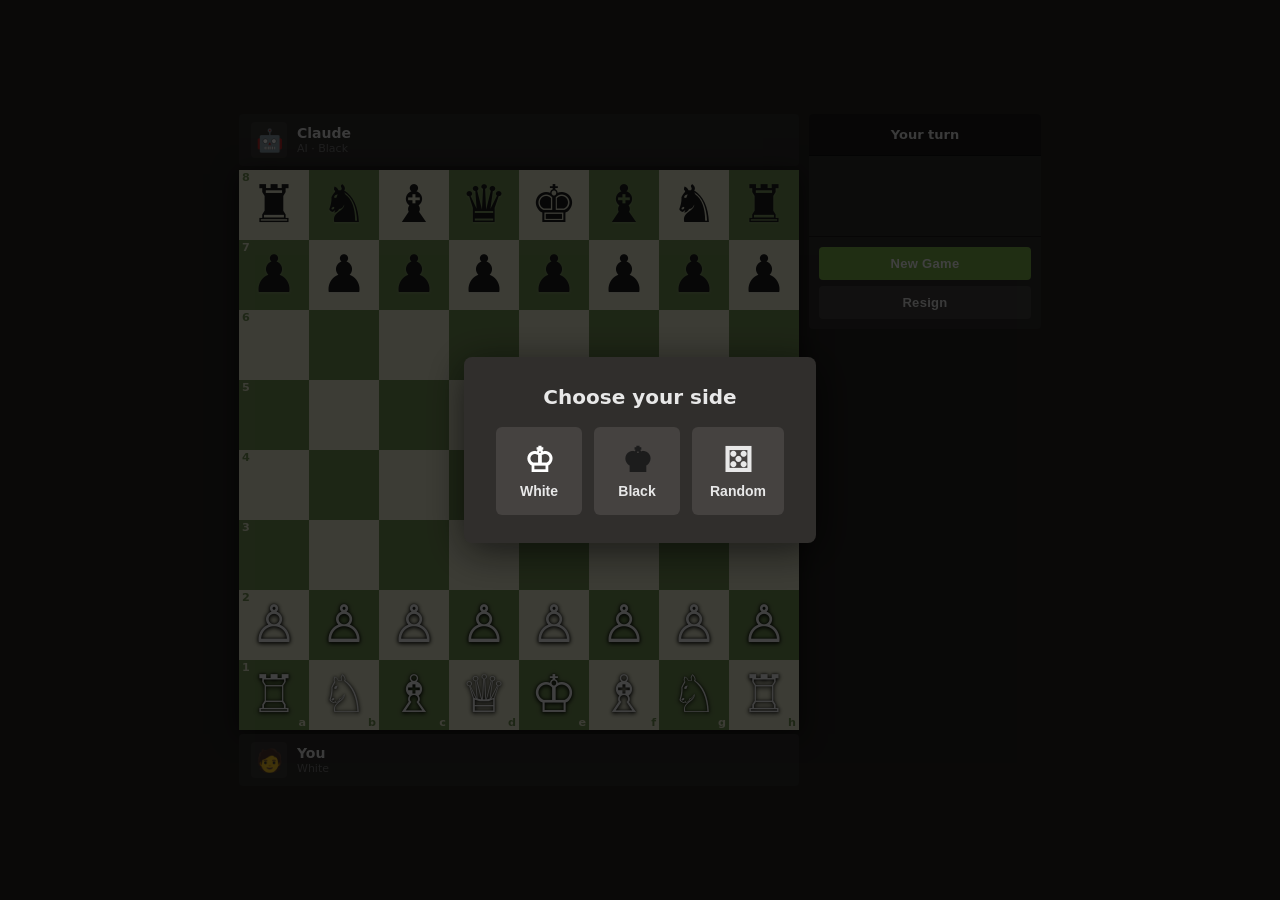
==== index.html @ 7f724c8a "Make game responsive for mobile and rename to index.html - Drive all board/piece sizing from a singl" ====
<!DOCTYPE html>
<html lang="en">
<head>
<meta charset="UTF-8">
<meta name="viewport" content="width=device-width, initial-scale=1.0, viewport-fit=cover">
<meta name="theme-color" content="#262421">
<meta name="apple-mobile-web-app-capable" content="yes">
<meta name="mobile-web-app-capable" content="yes">
<title>Chess vs Claude</title>
<style>
*{box-sizing:border-box;margin:0;padding:0;}
:root{--sq:70px;}
body{
  background:#262421;font-family:'Segoe UI',system-ui,sans-serif;
  display:flex;justify-content:center;align-items:center;
  min-height:100vh;padding:20px;color:#bababa;
  -webkit-tap-highlight-color:transparent;touch-action:manipulation;
}
#wrap{display:flex;gap:10px;align-items:flex-start;}
.pnl{background:#302e2c;padding:8px 12px;display:flex;align-items:center;gap:10px;border-radius:4px;width:calc(var(--sq)*8);}
.ava{width:36px;height:36px;border-radius:4px;background:#3d3a38;display:flex;align-items:center;justify-content:center;font-size:22px;flex-shrink:0;}
.pname{font-size:14px;font-weight:600;color:#e8e8e8;}
.psub{font-size:11px;color:#777;margin-top:1px;}
.mat{margin-left:auto;font-size:18px;letter-spacing:1px;display:flex;align-items:center;gap:1px;}
.mat-adv{font-size:11px;color:#aaa;margin-left:3px;font-weight:700;}
#bwrap{display:flex;flex-direction:column;gap:4px;}
#board{display:grid;grid-template-columns:repeat(8,var(--sq));grid-template-rows:repeat(8,var(--sq));box-shadow:0 4px 24px rgba(0,0,0,.6);}
.sq{width:var(--sq);height:var(--sq);display:flex;align-items:center;justify-content:center;position:relative;cursor:pointer;user-select:none;-webkit-user-select:none;}
.sq.lt{background:#eeeed2;}.sq.dk{background:#769656;}
.sq.slt{background:#f6f669;}.sq.sdk{background:#baca44;}
.sq.mlt{background:#cdd26f;}.sq.mdk{background:#aaa23a;}
.sq.ck{background:#cc3333!important;}
.pc{font-size:calc(var(--sq)*0.74);line-height:1;position:relative;z-index:2;pointer-events:none;}
.pc.pw{color:#fff;filter:drop-shadow(0 1px 2px rgba(0,0,0,.9)) drop-shadow(0 0 1px rgba(0,0,0,.7));}
.pc.pb{color:#1c1c1c;filter:drop-shadow(0 1px 1px rgba(255,255,255,.2));}
.sq.vm::after{content:'';position:absolute;width:33%;height:33%;background:rgba(0,0,0,.2);border-radius:50%;z-index:3;pointer-events:none;}
.sq.vc::after{content:'';position:absolute;inset:0;background:radial-gradient(transparent 54%,rgba(0,0,0,.2) 55%);z-index:3;pointer-events:none;}
.co{position:absolute;font-size:calc(var(--sq)*0.16);font-weight:700;line-height:1;pointer-events:none;z-index:1;}
.co-r{top:2px;left:3px;}.co-f{bottom:2px;right:3px;}
.sq.lt .co{color:#769656;}.sq.dk .co{color:#eeeed2;}
#side{width:232px;background:#302e2c;border-radius:4px;display:flex;flex-direction:column;overflow:hidden;}
#sbar{padding:11px 14px;font-size:13px;font-weight:600;background:#1a1917;color:#e8e8e8;text-align:center;border-bottom:1px solid #111;min-height:42px;display:flex;align-items:center;justify-content:center;gap:8px;}
#sbar.tk{color:#ffd700;}#sbar.ck{color:#ff6b6b;}#sbar.go{color:#81b64c;font-size:14px;}
@keyframes spin{to{transform:rotate(360deg)}}
.spin{width:14px;height:14px;border:2px solid rgba(255,215,0,.25);border-top-color:#ffd700;border-radius:50%;animation:spin .7s linear infinite;flex-shrink:0;}
#mwrap{flex:1;overflow-y:auto;padding:6px 0;min-height:80px;}
#mwrap::-webkit-scrollbar{width:4px;}#mwrap::-webkit-scrollbar-thumb{background:#555;border-radius:2px;}
.mr{display:flex;align-items:stretch;font-size:13px;}
.mr:nth-child(even){background:rgba(255,255,255,.03);}
.mn{color:#666;width:30px;text-align:right;padding:3px 6px 3px 0;font-size:12px;flex-shrink:0;display:flex;align-items:center;justify-content:flex-end;}
.mh{padding:3px 6px;border-radius:2px;cursor:default;transition:background .1s;flex:1;}
.mh.mw{color:#e8e8e8;}.mh.mb{color:#bbb;}
#btnrow{padding:10px;display:flex;flex-direction:column;gap:6px;border-top:1px solid #1a1917;}
.btn{padding:9px;border:none;border-radius:4px;cursor:pointer;font-size:13px;font-weight:600;letter-spacing:.3px;transition:background .15s;width:100%;}
.btn-g{background:#81b64c;color:#fff;}
.btn-d{background:#454240;color:#e8e8e8;}
#ov{display:none;position:fixed;inset:0;background:rgba(0,0,0,.75);z-index:99;}
#pm{display:none;position:fixed;z-index:100;flex-direction:row;}
.psq{width:var(--sq);height:var(--sq);display:flex;align-items:center;justify-content:center;cursor:pointer;font-size:calc(var(--sq)*0.74);transition:background .1s;}
.psq:nth-child(odd){background:#eeeed2;}.psq:nth-child(even){background:#769656;}
.psq .pc{pointer-events:none;}
#menu{display:none;position:fixed;z-index:100;top:50%;left:50%;transform:translate(-50%,-50%);background:#302e2c;padding:28px 32px;border-radius:8px;box-shadow:0 8px 40px rgba(0,0,0,.6);text-align:center;}
#menu h2{color:#e8e8e8;font-size:20px;margin-bottom:18px;font-weight:600;}
.mbtns{display:flex;gap:12px;}
.mbtns button{padding:16px 18px;border:none;border-radius:6px;cursor:pointer;font-size:14px;font-weight:600;background:#454240;color:#e8e8e8;display:flex;flex-direction:column;align-items:center;gap:6px;min-width:86px;transition:background .15s,color .15s;}
.mbtns button .ico{font-size:34px;line-height:1;}

/* Hover styles only where a real pointer exists (avoids sticky hover on touch) */
@media (hover:hover){
  .mh:hover{background:rgba(255,255,255,.1);}
  .btn-g:hover{background:#6a9d3a;}
  .btn-d:hover{background:#555;}
  .psq:hover{background:#f6f669!important;}
  .mbtns button:hover{background:#81b64c;color:#fff;}
}

/* ─── Mobile / small-screen adaptation ─── */
@media (max-width:860px){
  :root{--sq:min(70px, calc((100vw - 14px)/8), calc((100vh - 170px)/8));}
  body{padding:6px;align-items:flex-start;}
  #wrap{flex-direction:column;align-items:center;gap:6px;width:100%;}
  #side{width:calc(var(--sq)*8);}
  #mwrap{max-height:18vh;min-height:48px;}
  #btnrow{flex-direction:row;}
}
@media (max-width:380px){
  #menu{padding:20px 18px;}
  .mbtns{gap:8px;}
  .mbtns button{min-width:0;flex:1;padding:12px 8px;font-size:13px;}
  .mbtns button .ico{font-size:28px;}
}
</style>
</head>
<body>
<div id="wrap">
  <div id="bwrap">
    <div class="pnl">
      <div class="ava">🤖</div>
      <div><div class="pname">Claude</div><div class="psub" id="sub-ai">AI · Black</div></div>
      <div class="mat" id="mat-b"></div>
    </div>
    <div id="board"></div>
    <div class="pnl">
      <div class="ava">🧑</div>
      <div><div class="pname">You</div><div class="psub" id="sub-human">White</div></div>
      <div class="mat" id="mat-w"></div>
    </div>
  </div>
  <div id="side">
    <div id="sbar">Your turn</div>
    <div id="mwrap"><div id="ml"></div></div>
    <div id="btnrow">
      <button class="btn btn-g" onclick="newGame()">New Game</button>
      <button class="btn btn-d" onclick="resign()">Resign</button>
    </div>
  </div>
</div>
<div id="ov"></div>
<div id="pm"></div>
<div id="menu">
  <h2>Choose your side</h2>
  <div class="mbtns">
    <button onclick="startGame('white')"><span class="ico" style="color:#fff">♔</span>White</button>
    <button onclick="startGame('black')"><span class="ico" style="color:#1c1c1c">♚</span>Black</button>
    <button onclick="startGame('random')"><span class="ico">⚄</span>Random</button>
  </div>
</div>

<!-- ═══ ENGINE (pure, DOM-free — also stringified into the search Web Worker) ═══ -->
<script id="engine">
'use strict';
// ─── Symbols / Values ─────────────────────────────────────────────────────
const SYM={K:'♔',Q:'♕',R:'♖',B:'♗',N:'♘',P:'♙',k:'♚',q:'♛',r:'♜',b:'♝',n:'♞',p:'♟'};
const VAL={p:100,n:320,b:330,r:500,q:900,k:20000};
const FILES='abcdefgh',RANKS='87654321';
const MATE=30000,INF=1e9;

// ─── Piece-Square Tables (white view, row0=rank8) ─────────────────────────
const PT={
  p:[[0,0,0,0,0,0,0,0],[50,50,50,50,50,50,50,50],[10,10,20,30,30,20,10,10],
     [5,5,10,25,25,10,5,5],[0,0,0,20,20,0,0,0],[5,-5,-10,0,0,-10,-5,5],
     [5,10,10,-20,-20,10,10,5],[0,0,0,0,0,0,0,0]],
  n:[[-50,-40,-30,-30,-30,-30,-40,-50],[-40,-20,0,0,0,0,-20,-40],
     [-30,0,10,15,15,10,0,-30],[-30,5,15,20,20,15,5,-30],
     [-30,0,15,20,20,15,0,-30],[-30,5,10,15,15,10,5,-30],
     [-40,-20,0,5,5,0,-20,-40],[-50,-40,-30,-30,-30,-30,-40,-50]],
  b:[[-20,-10,-10,-10,-10,-10,-10,-20],[-10,0,0,0,0,0,0,-10],
     [-10,0,5,10,10,5,0,-10],[-10,5,5,10,10,5,5,-10],
     [-10,0,10,10,10,10,0,-10],[-10,10,10,10,10,10,10,-10],
     [-10,5,0,0,0,0,5,-10],[-20,-10,-10,-10,-10,-10,-10,-20]],
  r:[[0,0,0,0,0,0,0,0],[5,10,10,10,10,10,10,5],[-5,0,0,0,0,0,0,-5],
     [-5,0,0,0,0,0,0,-5],[-5,0,0,0,0,0,0,-5],[-5,0,0,0,0,0,0,-5],
     [-5,0,0,0,0,0,0,-5],[0,0,0,5,5,0,0,0]],
  q:[[-20,-10,-10,-5,-5,-10,-10,-20],[-10,0,0,0,0,0,0,-10],
     [-10,0,5,5,5,5,0,-10],[-5,0,5,5,5,5,0,-5],
     [0,0,5,5,5,5,0,-5],[-10,5,5,5,5,5,0,-10],
     [-10,0,5,0,0,0,0,-10],[-20,-10,-10,-5,-5,-10,-10,-20]],
  k:[[-30,-40,-40,-50,-50,-40,-40,-30],[-30,-40,-40,-50,-50,-40,-40,-30],
     [-30,-40,-40,-50,-50,-40,-40,-30],[-30,-40,-40,-50,-50,-40,-40,-30],
     [-20,-30,-30,-40,-40,-30,-30,-20],[-10,-20,-20,-20,-20,-20,-20,-10],
     [20,20,0,0,0,0,20,20],[20,30,10,0,0,10,30,20]]
};
// King endgame: centralize
const KE=[[-50,-40,-30,-20,-20,-30,-40,-50],[-30,-20,-10,0,0,-10,-20,-30],
  [-30,-10,20,30,30,20,-10,-30],[-30,-10,30,40,40,30,-10,-30],
  [-30,-10,30,40,40,30,-10,-30],[-30,-10,20,30,30,20,-10,-30],
  [-30,-30,0,0,0,0,-30,-30],[-50,-30,-30,-30,-30,-30,-30,-50]];

// ─── Zobrist Hashing ──────────────────────────────────────────────────────
const ZK=(()=>{
  let s=2463534242;
  const x=()=>{s^=s<<13;s^=s>>>17;s^=s<<5;return s>>>0;};
  const p={};
  for(const c of 'KQRBNPkqrbnp'){p[c]=[];for(let i=0;i<64;i++)p[c].push(x());}
  return{p,turn:x(),wK:x(),wQ:x(),bK:x(),bQ:x(),ep:Array.from({length:8},()=>x())};
})();
function zHash(b,color,ep,cr){
  let h=0;
  for(let r=0;r<8;r++)for(let c=0;c<8;c++){const p=b[r][c];if(p)h^=ZK.p[p][r*8+c];}
  if(color==='black')h^=ZK.turn;
  if(cr.wK)h^=ZK.wK;if(cr.wQ)h^=ZK.wQ;if(cr.bK)h^=ZK.bK;if(cr.bQ)h^=ZK.bQ;
  if(ep)h^=ZK.ep[ep[1]];
  return h>>>0;
}

// ─── Transposition Table ──────────────────────────────────────────────────
const TT_SZ=1<<18,TT_MK=TT_SZ-1;
const TT=new Array(TT_SZ).fill(null);
// flags: 0=EXACT  1=LOWER(beta cutoff)  2=UPPER(all-node)

// ─── Search scratch (reset each search) ───────────────────────────────────
let g_nodes=0,g_deadline=0,g_killers=[],g_hist=new Int32Array(4096);

// ─── Helpers ─────────────────────────────────────────────────────────────
const isW=p=>p&&p===p.toUpperCase();
const colr=p=>isW(p)?'white':'black';
const opp=c=>c==='white'?'black':'white';
const inB=(r,c)=>r>=0&&r<8&&c>=0&&c<8;

// ─── Move Generation ──────────────────────────────────────────────────────
function pseudo(b,r,c,ep,cr){
  const p=b[r][c];if(!p)return[];
  const moves=[],w=isW(p),t=p.toLowerCase();
  const push=(tr,tc,sp)=>{
    if(!inB(tr,tc))return false;const tgt=b[tr][tc];
    if(tgt&&colr(tgt)===colr(p))return false;
    moves.push({from:[r,c],to:[tr,tc],sp:sp||null});return!tgt;
  };
  const slide=dirs=>{for(const[dr,dc]of dirs){let rr=r+dr,cc=c+dc;while(inB(rr,cc)){if(!push(rr,cc))break;rr+=dr;cc+=dc;}}};
  if(t==='p'){
    const dir=w?-1:1,sr=w?6:1,pr=w?0:7;
    if(inB(r+dir,c)&&!b[r+dir][c]){
      moves.push({from:[r,c],to:[r+dir,c],sp:r+dir===pr?'promo':null});
      if(r===sr&&!b[r+2*dir][c])moves.push({from:[r,c],to:[r+2*dir,c],sp:'dp'});
    }
    for(const dc of[-1,1]){
      const nr=r+dir,nc=c+dc;if(!inB(nr,nc))continue;
      if(b[nr][nc]&&colr(b[nr][nc])!==colr(p))moves.push({from:[r,c],to:[nr,nc],sp:nr===pr?'promo':null});
      if(ep&&nr===ep[0]&&nc===ep[1])moves.push({from:[r,c],to:[nr,nc],sp:'ep'});
    }
  }else if(t==='n'){for(const[dr,dc]of[[-2,-1],[-2,1],[-1,-2],[-1,2],[1,-2],[1,2],[2,-1],[2,1]])push(r+dr,c+dc);}
  else if(t==='b')slide([[-1,-1],[-1,1],[1,-1],[1,1]]);
  else if(t==='r')slide([[-1,0],[1,0],[0,-1],[0,1]]);
  else if(t==='q')slide([[-1,-1],[-1,0],[-1,1],[0,-1],[0,1],[1,-1],[1,0],[1,1]]);
  else if(t==='k'){
    for(const[dr,dc]of[[-1,-1],[-1,0],[-1,1],[0,-1],[0,1],[1,-1],[1,0],[1,1]])push(r+dr,c+dc);
    const kc=opp(colr(p)),safe=sq=>!atk(b,sq[0],sq[1],kc);
    if(w){
      if(cr.wK&&!b[7][5]&&!b[7][6]&&safe([7,4])&&safe([7,5])&&safe([7,6]))moves.push({from:[r,c],to:[7,6],sp:'cks'});
      if(cr.wQ&&!b[7][3]&&!b[7][2]&&!b[7][1]&&safe([7,4])&&safe([7,3])&&safe([7,2]))moves.push({from:[r,c],to:[7,2],sp:'cqs'});
    }else{
      if(cr.bK&&!b[0][5]&&!b[0][6]&&safe([0,4])&&safe([0,5])&&safe([0,6]))moves.push({from:[r,c],to:[0,6],sp:'cks'});
      if(cr.bQ&&!b[0][3]&&!b[0][2]&&!b[0][1]&&safe([0,4])&&safe([0,3])&&safe([0,2]))moves.push({from:[r,c],to:[0,2],sp:'cqs'});
    }
  }
  return moves;
}
function atk(b,r,c,byColor){
  for(let rr=0;rr<8;rr++)for(let cc=0;cc<8;cc++){
    const p=b[rr][cc];if(!p||colr(p)!==byColor)continue;
    const t=p.toLowerCase(),w=isW(p);
    if(t==='p'){const d=w?-1:1;if(rr+d===r&&(cc-1===c||cc+1===c))return true;}
    else if(t==='n'){for(const[dr,dc]of[[-2,-1],[-2,1],[-1,-2],[-1,2],[1,-2],[1,2],[2,-1],[2,1]])if(rr+dr===r&&cc+dc===c)return true;}
    else if(t==='k'){if(Math.abs(rr-r)<=1&&Math.abs(cc-c)<=1)return true;}
    if(t==='b'||t==='q')for(const[dr,dc]of[[-1,-1],[-1,1],[1,-1],[1,1]]){let x=rr+dr,y=cc+dc;while(inB(x,y)){if(x===r&&y===c)return true;if(b[x][y])break;x+=dr;y+=dc;}}
    if(t==='r'||t==='q')for(const[dr,dc]of[[-1,0],[1,0],[0,-1],[0,1]]){let x=rr+dr,y=cc+dc;while(inB(x,y)){if(x===r&&y===c)return true;if(b[x][y])break;x+=dr;y+=dc;}}
  }
  return false;
}
function findK(b,color){const k=color==='white'?'K':'k';for(let r=0;r<8;r++)for(let c=0;c<8;c++)if(b[r][c]===k)return[r,c];return null;}
function inChk(b,color){const k=findK(b,color);return k?atk(b,k[0],k[1],opp(color)):false;}
function applyMv(b,mv,promo){
  const nb=b.map(r=>[...r]);
  const[fr,fc]=mv.from,[tr,tc]=mv.to,p=nb[fr][fc];
  nb[tr][tc]=p;nb[fr][fc]=null;
  if(mv.sp==='ep'){const cr2=isW(p)?tr+1:tr-1;nb[cr2][tc]=null;}
  else if(mv.sp==='cks'){if(isW(p)){nb[7][5]='R';nb[7][7]=null;}else{nb[0][5]='r';nb[0][7]=null;}}
  else if(mv.sp==='cqs'){if(isW(p)){nb[7][3]='R';nb[7][0]=null;}else{nb[0][3]='r';nb[0][0]=null;}}
  else if(mv.sp==='promo'){const pt=promo||'q';nb[tr][tc]=isW(p)?pt.toUpperCase():pt.toLowerCase();}
  return nb;
}
function legal(b,color,ep,cr){
  const out=[];
  for(let r=0;r<8;r++)for(let c=0;c<8;c++){
    const p=b[r][c];if(!p||colr(p)!==color)continue;
    for(const mv of pseudo(b,r,c,ep,cr))if(!inChk(applyMv(b,mv,'q'),color))out.push(mv);
  }
  return out;
}
function updCR(cr,p,from){
  const n={...cr};
  if(p==='K'){n.wK=false;n.wQ=false;}if(p==='k'){n.bK=false;n.bQ=false;}
  if(p==='R'&&from[0]===7&&from[1]===7)n.wK=false;if(p==='R'&&from[0]===7&&from[1]===0)n.wQ=false;
  if(p==='r'&&from[0]===0&&from[1]===7)n.bK=false;if(p==='r'&&from[0]===0&&from[1]===0)n.bQ=false;
  return n;
}

// ─── Algebraic Notation ───────────────────────────────────────────────────
function toAlg(b,mv,all,promo){
  const[fr,fc]=mv.from,[tr,tc]=mv.to,p=b[fr][fc];if(!p)return'?';
  if(mv.sp==='cks')return'O-O';if(mv.sp==='cqs')return'O-O-O';
  const t=p.toLowerCase(),sq=FILES[tc]+RANKS[tr],cap=!!(b[tr][tc])||mv.sp==='ep';
  if(t==='p'){let n=cap?(FILES[fc]+'x'+sq):sq;if(mv.sp==='promo')n+='='+(promo||'q').toUpperCase();return n;}
  const amb=all.filter(m=>{if(m.from[0]===fr&&m.from[1]===fc)return false;const q=b[m.from[0]][m.from[1]];return q&&q.toLowerCase()===t&&m.to[0]===tr&&m.to[1]===tc;});
  let dis='';
  if(amb.length>0){if(!amb.some(m=>m.from[1]===fc))dis=FILES[fc];else if(!amb.some(m=>m.from[0]===fr))dis=RANKS[fr];else dis=FILES[fc]+RANKS[fr];}
  return t.toUpperCase()+dis+(cap?'x':'')+sq;
}

// ─── Evaluation ───────────────────────────────────────────────────────────
function evalAbs(b){
  let s=0,wmat=0,bmat=0;
  for(let r=0;r<8;r++)for(let c=0;c<8;c++){
    const p=b[r][c];if(!p)continue;const t=p.toLowerCase();
    if(t!=='k'&&t!=='p'){if(isW(p))wmat+=VAL[t];else bmat+=VAL[t];}
  }
  const eg=wmat+bmat<1400; // endgame detection
  for(let r=0;r<8;r++)for(let c=0;c<8;c++){
    const p=b[r][c];if(!p)continue;
    const t=p.toLowerCase(),w=isW(p),pr=w?r:7-r;
    const tbl=t==='k'?(eg?KE:PT.k):PT[t];
    s+=(w?1:-1)*(VAL[t]+(tbl?tbl[pr][c]:0));
  }
  // Doubled + isolated pawns
  for(let c=0;c<8;c++){
    let wp=0,bp=0;
    for(let r=0;r<8;r++){if(b[r][c]==='P')wp++;if(b[r][c]==='p')bp++;}
    if(wp>1)s-=20*(wp-1);if(bp>1)s+=20*(bp-1);
    // Isolated
    const lw=c>0&&b.some(r=>r[c-1]==='P'),rw=c<7&&b.some(r=>r[c+1]==='P');
    const lb=c>0&&b.some(r=>r[c-1]==='p'),rb=c<7&&b.some(r=>r[c+1]==='p');
    if(wp>0&&!lw&&!rw)s-=15;if(bp>0&&!lb&&!rb)s+=15;
  }
  // Passed pawns
  for(let r=0;r<8;r++)for(let c=0;c<8;c++){
    if(b[r][c]==='P'){
      let ok=true;for(let rr=r-1;rr>=0&&ok;rr--)for(let cc=Math.max(0,c-1);cc<=Math.min(7,c+1)&&ok;cc++)if(b[rr][cc]==='p')ok=false;
      if(ok)s+=[0,0,5,10,20,40,70,0][r];
    }else if(b[r][c]==='p'){
      let ok=true;for(let rr=r+1;rr<8&&ok;rr++)for(let cc=Math.max(0,c-1);cc<=Math.min(7,c+1)&&ok;cc++)if(b[rr][cc]==='P')ok=false;
      if(ok)s-=[0,70,40,20,10,5,0,0][r];
    }
  }
  // Bishop pair
  if(b.flat().filter(p=>p==='B').length>=2)s+=30;
  if(b.flat().filter(p=>p==='b').length>=2)s-=30;
  // Rooks on open files
  for(let c=0;c<8;c++){
    let wP=false,bP=false;
    for(let r=0;r<8;r++){if(b[r][c]==='P')wP=true;if(b[r][c]==='p')bP=true;}
    for(let r=0;r<8;r++){
      if(b[r][c]==='R'){if(!wP&&!bP)s+=25;else if(!wP)s+=10;}
      if(b[r][c]==='r'){if(!wP&&!bP)s-=25;else if(!bP)s-=10;}
    }
  }
  // King safety (middlegame only)
  if(!eg){
    const wk=findK(b,'white'),bk=findK(b,'black');
    if(wk){const[kr,kc]=wk;for(let dc=-1;dc<=1;dc++){const nc=kc+dc;if(nc>=0&&nc<8){if(b[kr-1]&&b[kr-1][nc]==='P')s+=12;else s-=18;}}}
    if(bk){const[kr,kc]=bk;for(let dc=-1;dc<=1;dc++){const nc=kc+dc;if(nc>=0&&nc<8){if(b[kr+1]&&b[kr+1][nc]==='p')s-=12;else s+=18;}}}
  }
  return s;
}
const evalRel=(b,color)=>{const s=evalAbs(b);return color==='white'?s:-s;};

// ─── Move Sorting: TT > captures(MVV-LVA) > promo/ep > killers > history ───
const NOKILL=[null,null];
function sameMv(m,n){return n&&m.from[0]===n.from[0]&&m.from[1]===n.from[1]&&m.to[0]===n.to[0]&&m.to[1]===n.to[1];}
function sortMoves(b,moves,ttMove,ply){
  const k=g_killers[ply]||NOKILL;
  const sc=mv=>{
    if(sameMv(mv,ttMove))return 2e6;
    const cap=b[mv.to[0]][mv.to[1]];
    if(cap){const cv=VAL[cap.toLowerCase()]||0,av=VAL[b[mv.from[0]][mv.from[1]].toLowerCase()]||0;return 1e6+cv*16-av;}
    if(mv.sp==='promo')return 9e5;
    if(mv.sp==='ep')return 1e6;
    if(sameMv(mv,k[0]))return 8e5;
    if(sameMv(mv,k[1]))return 7e5;
    if(mv.sp==='cks'||mv.sp==='cqs')return 6e5;
    return g_hist[(mv.from[0]*8+mv.from[1])*64+(mv.to[0]*8+mv.to[1])];
  };
  moves.sort((a,b2)=>sc(b2)-sc(a));
}
function addKiller(ply,mv){
  const k=g_killers[ply]||(g_killers[ply]=[null,null]);
  if(sameMv(mv,k[0]))return;
  k[1]=k[0];k[0]=mv;
}

// ─── Quiescence Search (negamax form) ────────────────────────────────────
function quiesce(b,alpha,beta,color,ep,cr,ply){
  if((++g_nodes&1023)===0&&performance.now()>g_deadline)throw 'T';
  const stand=evalRel(b,color);
  if(stand>=beta)return stand;
  if(stand>alpha)alpha=stand;
  const caps=legal(b,color,ep,cr).filter(m=>b[m.to[0]][m.to[1]]||m.sp==='ep'||m.sp==='promo');
  sortMoves(b,caps,null,ply);
  for(const mv of caps){
    const cap=b[mv.to[0]][mv.to[1]];
    if(cap&&stand+(VAL[cap.toLowerCase()]||0)+200<alpha)continue; // delta pruning
    const nb=applyMv(b,mv,'q');
    const nep=mv.sp==='dp'?[(mv.from[0]+mv.to[0])/2,mv.to[1]]:null;
    const s=-quiesce(nb,-beta,-alpha,opp(color),nep,updCR(cr,b[mv.from[0]][mv.from[1]],mv.from),ply+1);
    if(s>=beta)return s;if(s>alpha)alpha=s;
  }
  return alpha;
}

// ─── Negamax + TT + Null Move + PVS + LMR + Check Extensions ─────────────
function hasMajors(b,color){
  for(let r=0;r<8;r++)for(let c=0;c<8;c++){const p=b[r][c];if(!p||colr(p)!==color)continue;const t=p.toLowerCase();if(t==='n'||t==='b'||t==='r'||t==='q')return true;}
  return false;
}
function negamax(b,depth,alpha,beta,color,ep,cr,ply){
  if((++g_nodes&1023)===0&&performance.now()>g_deadline)throw 'T';
  const h=zHash(b,color,ep,cr);
  let ttMove=null;
  const tte=TT[h&TT_MK];
  if(tte&&tte.h===h){
    ttMove=tte.move;
    if(tte.depth>=depth){
      if(tte.flag===0)return tte.score;
      if(tte.flag===1){if(tte.score>=beta)return tte.score;}
      else{if(tte.score<=alpha)return tte.score;}
    }
  }
  const inCk=inChk(b,color);
  const moves=legal(b,color,ep,cr);
  if(!moves.length)return inCk?-(MATE-ply):0;
  if(depth<=0)return quiesce(b,alpha,beta,color,ep,cr,ply);
  // Null move pruning (skip in check / zugzwang-prone positions)
  if(depth>=3&&!inCk&&hasMajors(b,color)){
    const R=depth>=5?3:2;
    const ns=-negamax(b,depth-1-R,-beta,-beta+1,opp(color),null,cr,ply+1);
    if(ns>=beta)return beta;
  }
  sortMoves(b,moves,ttMove,ply);
  let best=-INF,bMove=null,origA=alpha,mc=0;
  for(const mv of moves){
    const isCap=!!b[mv.to[0]][mv.to[1]]||mv.sp==='ep';
    const nb=applyMv(b,mv,'q');
    const nep=mv.sp==='dp'?[(mv.from[0]+mv.to[0])/2,mv.to[1]]:null;
    const ncr=updCR(cr,b[mv.from[0]][mv.from[1]],mv.from);
    const oc=opp(color);
    const ext=inChk(nb,oc)?1:0;            // check extension
    const d=depth-1+ext;
    let reduce=0;                          // late move reduction
    if(mc>=4&&depth>=3&&!isCap&&!mv.sp&&!ext&&!inCk)reduce=1;
    let s;
    if(mc===0){
      s=-negamax(nb,d,-beta,-alpha,oc,nep,ncr,ply+1);
    }else{
      s=-negamax(nb,d-reduce,-alpha-1,-alpha,oc,nep,ncr,ply+1); // PVS null window
      if(s>alpha&&(reduce>0||s<beta))
        s=-negamax(nb,d,-beta,-alpha,oc,nep,ncr,ply+1);          // re-search full
    }
    mc++;
    if(s>best){best=s;bMove=mv;}
    if(s>alpha)alpha=s;
    if(alpha>=beta){
      if(!isCap&&!mv.sp){addKiller(ply,mv);g_hist[(mv.from[0]*8+mv.from[1])*64+(mv.to[0]*8+mv.to[1])]+=depth*depth;}
      break;
    }
  }
  const flag=best<=origA?2:(best>=beta?1:0);
  const old=TT[h&TT_MK];
  if(!old||old.depth<=depth)TT[h&TT_MK]={h,depth,score:best,flag,move:bMove};
  return best;
}

// ─── Root search at a fixed depth (PVS) ───────────────────────────────────
function searchRoot(b,ep,cr,color,depth,alpha,beta,prev){
  const moves=legal(b,color,ep,cr);
  sortMoves(b,moves,prev,0);
  let best=-INF,bMove=moves[0],mc=0;
  for(const mv of moves){
    const nb=applyMv(b,mv,'q');
    const nep=mv.sp==='dp'?[(mv.from[0]+mv.to[0])/2,mv.to[1]]:null;
    const ncr=updCR(cr,b[mv.from[0]][mv.from[1]],mv.from);
    const oc=opp(color);
    const ext=inChk(nb,oc)?1:0;
    let s;
    if(mc===0)s=-negamax(nb,depth-1+ext,-beta,-alpha,oc,nep,ncr,1);
    else{
      s=-negamax(nb,depth-1+ext,-alpha-1,-alpha,oc,nep,ncr,1);
      if(s>alpha&&s<beta)s=-negamax(nb,depth-1+ext,-beta,-alpha,oc,nep,ncr,1);
    }
    mc++;
    if(s>best){best=s;bMove=mv;}
    if(s>alpha)alpha=s;
    if(alpha>=beta)break;
  }
  return[best,bMove];
}

// ─── Dynamic time allocation: how long is THIS position worth thinking? ────
// Returns a soft budget (ms) as a fraction of the hard cap, from static
// features. Sharp/forcing/complex positions earn more time; quiet ones less.
function allocTime(b,color,moves,maxMs){
  let f=0.35;                                              // base
  if(inChk(b,color))f+=0.45;                               // in check: urgent
  const caps=moves.filter(m=>b[m.to[0]][m.to[1]]||m.sp==='ep'||m.sp==='promo').length;
  f+=0.20*Math.min(1,caps/4);                              // tactical chances
  let pieces=0;for(let r=0;r<8;r++)for(let c=0;c<8;c++)if(b[r][c])pieces++;
  f+=0.15*Math.min(1,pieces/26);                           // board complexity
  f+=0.10*Math.min(1,moves.length/35);                     // breadth of choice
  return Math.max(maxMs*0.12,Math.min(maxMs,maxMs*f));
}

// ─── Time-bounded Iterative Deepening + Aspiration Windows ────────────────
// maxMs is the HARD cap; the AI stops sooner once it's confident or the
// position's soft budget (allocTime) is spent.
function searchTimed(b,ep,cr,color,maxMs){
  const start=performance.now();
  g_deadline=start+maxMs;g_nodes=0;
  g_killers=[];g_hist=new Int32Array(4096);
  const rootMoves=legal(b,color,ep,cr);
  if(!rootMoves.length)return null;
  if(rootMoves.length===1)return{move:rootMoves[0],score:0,time:0,depth:0}; // forced
  const soft=allocTime(b,color,rootMoves,maxMs);
  let best=rootMoves[0],bestScore=0,prev=null,lastBest=null,stable=0,reached=0;
  for(let d=1;d<=64;d++){
    let alpha=-INF,beta=INF;
    if(d>=4){alpha=bestScore-50;beta=bestScore+50;}
    let res;
    try{
      while(true){
        res=searchRoot(b,ep,cr,color,d,alpha,beta,prev);
        if(res[0]<=alpha&&alpha>-INF){alpha=-INF;continue;} // fail low: widen
        if(res[0]>=beta&&beta<INF){beta=INF;continue;}       // fail high: widen
        break;
      }
    }catch(err){if(err==='T')break;throw err;}               // out of time: keep last depth
    best=res[1];bestScore=res[0];prev=best;reached=d;
    stable=lastBest&&sameMv(best,lastBest)?stable+1:0;       // PV stability
    lastBest=best;
    if(Math.abs(bestScore)>MATE-1000)break;                  // forced mate found
    const elapsed=performance.now()-start;
    if(elapsed>=soft)break;                                  // soft budget spent
    if(d>=6&&stable>=3&&elapsed>=soft*0.4)break;             // confident & stable
    if(elapsed*3>=maxMs)break;                               // next depth won't finish
  }
  return{move:best,score:bestScore,time:Math.round(performance.now()-start),depth:reached};
}
</script>

<!-- ═══ UI / interaction / Web Worker driver (uses engine globals) ═══ -->
<script>
'use strict';
const TIME_LIMIT=4000;            // ms the AI is allowed to think
let board,turn,sel,validMoves,gameOver,isThinking,castling,ep,history,capW,capB,lastMove;
let humanColor='white',aiColor='black',flipped=false;
let worker=null,lastThink='';
const cap1=s=>s[0].toUpperCase()+s.slice(1);

// ─── Search Web Worker (built from the engine <script> text) ───────────────
function makeWorker(){
  if(worker){worker.terminate();worker=null;}
  try{
    const src=document.getElementById('engine').textContent+
      ';self.onmessage=function(e){var d=e.data;var res=searchTimed(d.board,d.ep,d.cr,d.color,d.timeLimit);self.postMessage(res);};';
    const url=URL.createObjectURL(new Blob([src],{type:'application/javascript'}));
    worker=new Worker(url);
    worker.onmessage=e=>onAIResult(e.data);
  }catch(err){worker=null;} // fall back to main-thread search below
}
function doAI(){
  if(worker){worker.postMessage({board,ep,cr:castling,color:aiColor,timeLimit:TIME_LIMIT});}
  else setTimeout(()=>onAIResult(searchTimed(board,ep,castling,aiColor,TIME_LIMIT)),20);
}
function onAIResult(res){
  isThinking=false;
  if(!gameOver&&res&&res.move){
    lastThink=res.time!=null?` · Claude: ${(res.time/1000).toFixed(1)}s, d${res.depth}`:'';
    execMove(res.move,res.move.sp==='promo'?'q':null);
  }
}

// ─── Rendering ────────────────────────────────────────────────────────────
function render(){
  const el=document.getElementById('board');el.innerHTML='';
  const ck=inChk(board,turn)?findK(board,turn):null;
  const sm=sel?validMoves.filter(m=>m.from[0]===sel[0]&&m.from[1]===sel[1]):[];
  const vs=new Set(sm.map(m=>m.to[0]*8+m.to[1]));
  for(let i=0;i<8;i++)for(let j=0;j<8;j++){
    const r=flipped?7-i:i,c=flipped?7-j:j;
    const sq=document.createElement('div');
    const lt=(r+c)%2===0;
    let cls=lt?'lt':'dk';
    if(sel&&sel[0]===r&&sel[1]===c)cls=lt?'slt':'sdk';
    else if(lastMove&&((lastMove.from[0]===r&&lastMove.from[1]===c)||(lastMove.to[0]===r&&lastMove.to[1]===c)))cls=lt?'mlt':'mdk';
    sq.className='sq '+cls;
    if(ck&&ck[0]===r&&ck[1]===c)sq.classList.add('ck');
    if(vs.has(r*8+c))sq.classList.add(board[r][c]||(ep&&r===ep[0]&&c===ep[1])?'vc':'vm');
    if(j===0){const s=document.createElement('span');s.className='co co-r';s.textContent=RANKS[r];sq.appendChild(s);}
    if(i===7){const s=document.createElement('span');s.className='co co-f';s.textContent=FILES[c];sq.appendChild(s);}
    if(board[r][c]){const pd=document.createElement('span');pd.className='pc '+(isW(board[r][c])?'pw':'pb');pd.textContent=SYM[board[r][c]];sq.appendChild(pd);}
    sq.addEventListener('click',()=>onClick(r,c));
    el.appendChild(sq);
  }
  renderMat();
}
function setStatus(msg,cls){
  const el=document.getElementById('sbar');el.className=cls||'';
  if(cls==='tk')el.innerHTML='<div class="spin"></div>Claude is thinking…';
  else el.textContent=msg;
}
function renderMat(){
  const order=['q','r','b','n','p'];
  const sum=arr=>arr.reduce((a,p)=>a+(VAL[p.toLowerCase()]||0),0);
  const count=arr=>{const o={};arr.forEach(p=>{const t=p.toLowerCase();o[t]=(o[t]||0)+1;});return o;};
  const humanCaps=humanColor==='white'?capW:capB; // pieces the human captured (aiColor pieces)
  const aiCaps=aiColor==='white'?capW:capB;        // pieces the AI captured (humanColor pieces)
  const hAdv=Math.round((sum(humanCaps)-sum(aiCaps))/100),aAdv=-hAdv;
  const glyph=(t,owner)=>`<span class="pc ${owner==='white'?'pw':'pb'}" style="font-size:18px">${SYM[owner==='white'?t.toUpperCase():t]}</span>`;
  const hc=count(humanCaps),ac=count(aiCaps);
  // bottom panel = You (human) ; top panel = Claude (AI)
  document.getElementById('mat-w').innerHTML=order.map(t=>glyph(t,aiColor).repeat(hc[t]||0)).join('')+(hAdv>0?`<span class="mat-adv">+${hAdv}</span>`:'');
  document.getElementById('mat-b').innerHTML=order.map(t=>glyph(t,humanColor).repeat(ac[t]||0)).join('')+(aAdv>0?`<span class="mat-adv">+${aAdv}</span>`:'');
}
function updatePanels(){
  document.getElementById('sub-ai').textContent='AI · '+cap1(aiColor);
  document.getElementById('sub-human').textContent=cap1(humanColor);
}
function addMoveRow(notation,color){
  const list=document.getElementById('ml');
  const num=Math.ceil(history.length/2);
  if(color==='white'){
    const row=document.createElement('div');row.className='mr';row.id='mr-'+num;
    row.innerHTML=`<span class="mn">${num}</span><span class="mh mw">${notation}</span><span class="mh mb"></span>`;
    list.appendChild(row);
  }else{const row=document.getElementById('mr-'+num);if(row)row.querySelector('.mb').textContent=notation;}
  document.getElementById('mwrap').scrollTop=9999;
}

// ─── Interaction ──────────────────────────────────────────────────────────
function onClick(r,c){
  if(gameOver||isThinking||turn!==humanColor)return;
  if(sel&&validMoves.some(m=>m.from[0]===sel[0]&&m.from[1]===sel[1]&&m.to[0]===r&&m.to[1]===c)){
    const mv=validMoves.find(m=>m.from[0]===sel[0]&&m.from[1]===sel[1]&&m.to[0]===r&&m.to[1]===c);
    if(mv.sp==='promo')showPromo(pt=>execMove(mv,pt));else execMove(mv,null);return;
  }
  const p=board[r][c];
  if(p&&colr(p)===humanColor){sel=[r,c];validMoves=legal(board,humanColor,ep,castling);}
  else{sel=null;validMoves=[];}
  render();
}
function execMove(mv,promo){
  const[fr,fc]=mv.from,[tr,tc]=mv.to,p=board[fr][fc];
  const allLegal=legal(board,turn,ep,castling);
  if(board[tr][tc])(turn==='white'?capW:capB).push(board[tr][tc]);
  if(mv.sp==='ep'){const cr2=isW(p)?tr+1:tr-1;(turn==='white'?capW:capB).push(board[cr2][tc]);}
  const pre=board.map(r=>[...r]);
  board=applyMv(board,mv,promo);
  castling=updCR(castling,p,[fr,fc]);
  if(tr===7&&tc===7)castling.wK=false;if(tr===7&&tc===0)castling.wQ=false;
  if(tr===0&&tc===7)castling.bK=false;if(tr===0&&tc===0)castling.bQ=false;
  ep=mv.sp==='dp'?[(fr+tr)/2,tc]:null;
  const movedBy=turn;turn=opp(turn);sel=null;validMoves=[];
  const nxt=legal(board,turn,ep,castling);
  const chk=inChk(board,turn);
  const suf=chk?(nxt.length===0?'#':'+'):'';
  const notation=toAlg(pre,mv,allLegal,promo)+suf;
  lastMove=mv;history.push({mv,notation,color:movedBy});
  addMoveRow(notation,movedBy);
  render();
  if(nxt.length===0){
    if(chk)setStatus(movedBy===humanColor?'Checkmate — You win!':'Checkmate — Claude wins!','go');
    else setStatus('Stalemate — Draw','go');
    gameOver=true;return;
  }
  if(turn===aiColor){setStatus('','tk');isThinking=true;doAI();}
  else setStatus((chk?'Check! Your turn':'Your turn')+(movedBy===aiColor?lastThink:''),chk?'ck':'');
}
function showPromo(cb){
  const pm=document.getElementById('pm');pm.innerHTML='';pm.style.display='flex';
  const owner=humanColor==='white'?'pw':'pb';
  ['Q','R','B','N'].forEach(pt=>{
    const sq=document.createElement('div');sq.className='psq';
    const pc=document.createElement('span');pc.className='pc '+owner;pc.textContent=SYM[humanColor==='white'?pt:pt.toLowerCase()];
    sq.appendChild(pc);sq.onclick=()=>{document.getElementById('ov').style.display='none';pm.style.display='none';cb(pt.toLowerCase());};
    pm.appendChild(sq);
  });
  pm.style.top='50%';pm.style.left='50%';pm.style.transform='translate(-50%,-50%)';
  document.getElementById('ov').style.display='block';
}
function resign(){
  if(gameOver||!history.length)return;
  setStatus('You resigned — Claude wins','go');gameOver=true;
}

// ─── Game lifecycle ───────────────────────────────────────────────────────
function resetState(){
  board=[
    ['r','n','b','q','k','b','n','r'],['p','p','p','p','p','p','p','p'],
    Array(8).fill(null),Array(8).fill(null),Array(8).fill(null),Array(8).fill(null),
    ['P','P','P','P','P','P','P','P'],['R','N','B','Q','K','B','N','R']
  ];
  turn='white';sel=null;validMoves=[];gameOver=false;isThinking=false;
  castling={wK:true,wQ:true,bK:true,bQ:true};
  ep=null;history=[];capW=[];capB=[];lastMove=null;
  document.getElementById('ml').innerHTML='';
  document.getElementById('mat-w').innerHTML='';
  document.getElementById('mat-b').innerHTML='';
}
function showMenu(){document.getElementById('ov').style.display='block';document.getElementById('menu').style.display='block';}
function hideMenu(){document.getElementById('ov').style.display='none';document.getElementById('menu').style.display='none';}
function newGame(){showMenu();}
function startGame(choice){
  hideMenu();
  humanColor=choice==='random'?(Math.random()<0.5?'white':'black'):choice;
  aiColor=opp(humanColor);flipped=humanColor==='black';
  resetState();
  makeWorker();
  updatePanels();render();
  if(turn===humanColor)setStatus('Your turn');
  else{setStatus('','tk');isThinking=true;doAI();}
}
// Initial position behind the menu, then ask which side to play.
function boot(){humanColor='white';aiColor='black';flipped=false;resetState();updatePanels();render();showMenu();}
boot();
</script>
</body>
</html>
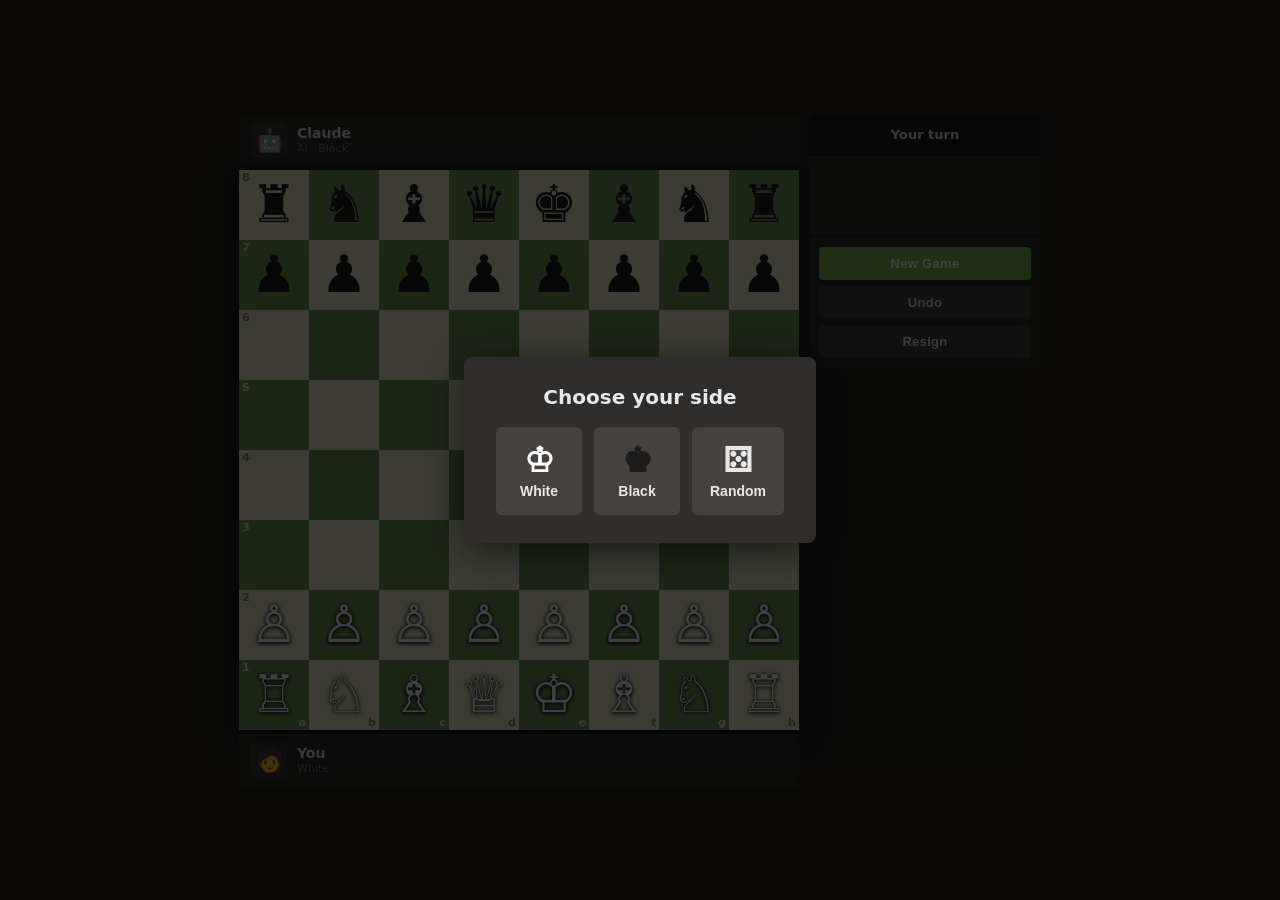
==== commit 8c5cb2fc: "Add troll "Undo" button that taunts instead of undoing The Undo button never reverts a move — it pop" ====
--- a/index.html
+++ b/index.html
@@ -64,6 +64,18 @@
 .mbtns{display:flex;gap:12px;}
 .mbtns button{padding:16px 18px;border:none;border-radius:6px;cursor:pointer;font-size:14px;font-weight:600;background:#454240;color:#e8e8e8;display:flex;flex-direction:column;align-items:center;gap:6px;min-width:86px;transition:background .15s,color .15s;}
 .mbtns button .ico{font-size:34px;line-height:1;}
+#toast{position:fixed;left:50%;top:50%;transform:translate(-50%,-50%) scale(.4);z-index:200;
+  background:#1a1917;color:#ffd166;border:2px solid #81b64c;border-radius:10px;
+  padding:16px 24px;font-size:22px;font-weight:800;letter-spacing:.3px;text-align:center;
+  max-width:80vw;box-shadow:0 8px 40px rgba(0,0,0,.6);pointer-events:none;opacity:0;}
+#toast.show{animation:taunt 1.8s ease forwards;}
+@keyframes taunt{
+  0%{opacity:0;transform:translate(-50%,-50%) scale(.4) rotate(-9deg);}
+  14%{opacity:1;transform:translate(-50%,-50%) scale(1.12) rotate(3deg);}
+  26%{transform:translate(-50%,-50%) scale(1) rotate(-2deg);}
+  75%{opacity:1;transform:translate(-50%,-50%) scale(1) rotate(0);}
+  100%{opacity:0;transform:translate(-50%,-50%) scale(.92);}
+}
 
 /* Hover styles only where a real pointer exists (avoids sticky hover on touch) */
 @media (hover:hover){
@@ -111,12 +123,14 @@
     <div id="mwrap"><div id="ml"></div></div>
     <div id="btnrow">
       <button class="btn btn-g" onclick="newGame()">New Game</button>
+      <button class="btn btn-d" onclick="taunt()">Undo</button>
       <button class="btn btn-d" onclick="resign()">Resign</button>
     </div>
   </div>
 </div>
 <div id="ov"></div>
 <div id="pm"></div>
+<div id="toast"></div>
 <div id="menu">
   <h2>Choose your side</h2>
   <div class="mbtns">
@@ -668,6 +682,20 @@
   if(gameOver||!history.length)return;
   setStatus('You resigned — Claude wins','go');gameOver=true;
 }
+// The "Undo" button is a trap — it never undoes anything, it just taunts you.
+const TAUNTS=['AHAHAH loser! 😂','No takebacks! 😈','Undo? In MY house?','Nice try, human.',
+  'Skill issue. 💀','There is no undo, only regret.','Cope. Seethe. Move a piece.',
+  'Bold of you to think that works.','Claude says: no. 🤖','Should\'ve thought first!',
+  'Imagine needing an undo button.','Tactical retreat: DENIED.','You meant to do that. 😏',
+  'L + ratio + no undo','That move is FOREVER now.'];
+let toastT=null;
+function taunt(){
+  const el=document.getElementById('toast');
+  el.textContent=TAUNTS[Math.floor(Math.random()*TAUNTS.length)];
+  el.classList.remove('show');void el.offsetWidth; // restart animation on rapid clicks
+  el.classList.add('show');
+  clearTimeout(toastT);toastT=setTimeout(()=>el.classList.remove('show'),1800);
+}
 
 // ─── Game lifecycle ───────────────────────────────────────────────────────
 function resetState(){
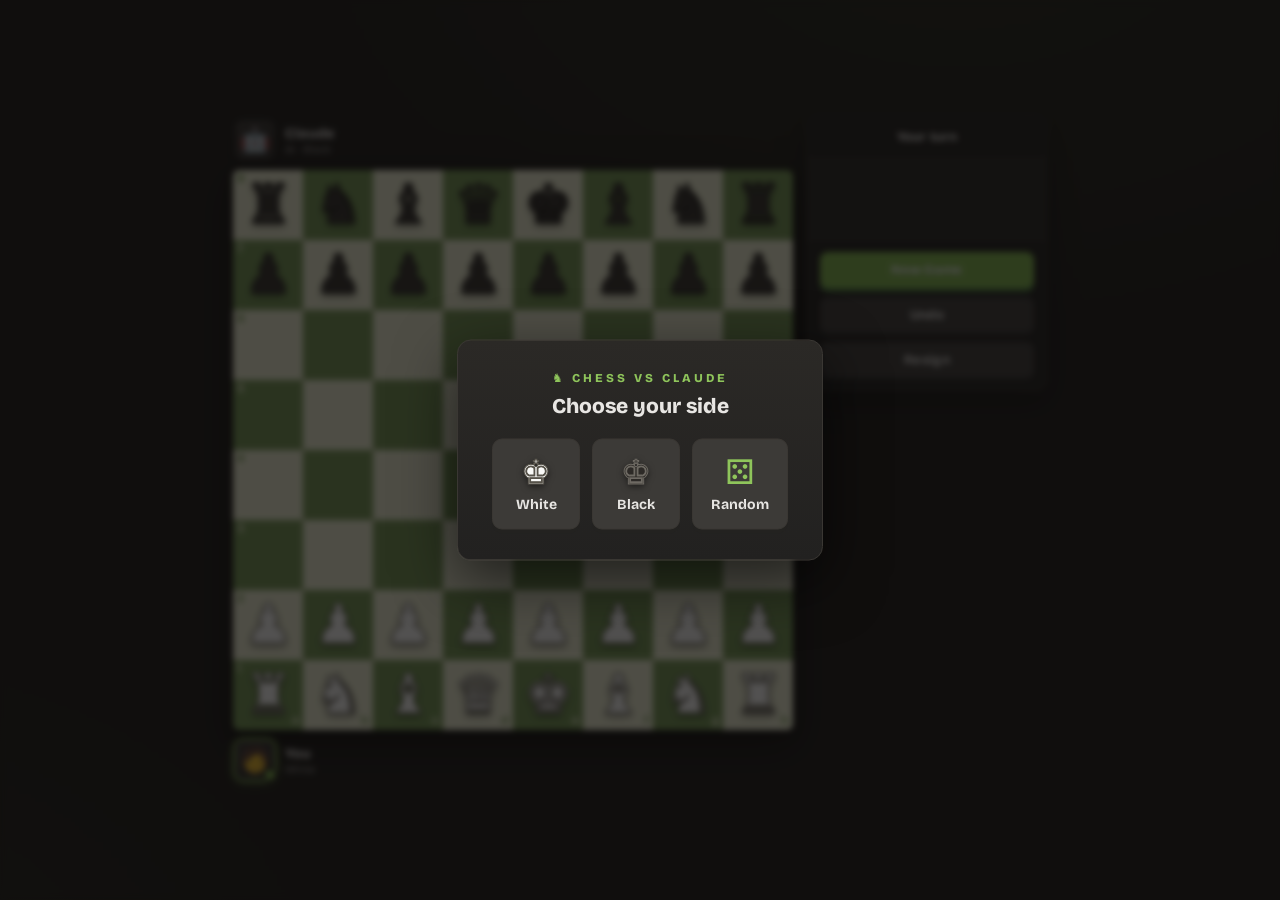
==== commit 41153082: "Redesign main UI chess.com-style with animations and sounds - chess.com board palette, rounded board" ====
--- a/index.html
+++ b/index.html
@@ -7,65 +7,142 @@
 <meta name="apple-mobile-web-app-capable" content="yes">
 <meta name="mobile-web-app-capable" content="yes">
 <title>Chess vs Claude</title>
+<link rel="preconnect" href="https://fonts.googleapis.com">
+<link rel="preconnect" href="https://fonts.gstatic.com" crossorigin>
+<link href="https://fonts.googleapis.com/css2?family=Bricolage+Grotesque:opsz,wght@12..96,400..800&display=swap" rel="stylesheet">
 <style>
 *{box-sizing:border-box;margin:0;padding:0;}
-:root{--sq:70px;}
+:root{
+  --sq:70px;
+  --bg:#1c1a17;--panel:#262522;--panel-2:#1f1e1b;--line:#3a3733;
+  --txt:#e8e6e3;--mut:#94928f;
+  --green:#81b64c;--green-edge:#45753c;--green-hi:#8fc55b;
+  --lt:#ebecd0;--dk:#739552;--hl-lt:#f5f682;--hl-dk:#b9ca43;
+}
 body{
-  background:#262421;font-family:'Segoe UI',system-ui,sans-serif;
+  background:
+    radial-gradient(1100px 700px at 75% -10%,rgba(129,182,76,.08),transparent 60%),
+    radial-gradient(900px 600px at -15% 110%,rgba(129,182,76,.05),transparent 60%),
+    var(--bg);
+  font-family:'Bricolage Grotesque','Segoe UI',system-ui,sans-serif;
   display:flex;justify-content:center;align-items:center;
-  min-height:100vh;padding:20px;color:#bababa;
+  min-height:100vh;padding:20px;color:var(--mut);
   -webkit-tap-highlight-color:transparent;touch-action:manipulation;
 }
-#wrap{display:flex;gap:10px;align-items:flex-start;}
-.pnl{background:#302e2c;padding:8px 12px;display:flex;align-items:center;gap:10px;border-radius:4px;width:calc(var(--sq)*8);}
-.ava{width:36px;height:36px;border-radius:4px;background:#3d3a38;display:flex;align-items:center;justify-content:center;font-size:22px;flex-shrink:0;}
-.pname{font-size:14px;font-weight:600;color:#e8e8e8;}
-.psub{font-size:11px;color:#777;margin-top:1px;}
+#wrap{display:flex;gap:14px;align-items:flex-start;animation:rise .5s cubic-bezier(.2,.8,.3,1) both;}
+@keyframes rise{from{opacity:0;transform:translateY(12px);}}
+
+/* ─── Player panels ─── */
+.pnl{padding:6px 2px;display:flex;align-items:center;gap:10px;width:calc(var(--sq)*8);}
+.ava{width:40px;height:40px;border-radius:8px;display:flex;align-items:center;justify-content:center;font-size:24px;flex-shrink:0;
+  background:linear-gradient(145deg,#3a3733,#2b2926);border:1px solid var(--line);
+  box-shadow:0 2px 6px rgba(0,0,0,.35);position:relative;transition:box-shadow .25s;}
+.ava::after{content:'';position:absolute;right:-3px;bottom:-3px;width:10px;height:10px;border-radius:50%;
+  background:var(--green);border:2px solid var(--bg);opacity:0;transform:scale(.5);transition:opacity .2s,transform .2s;}
+.pnl.act .ava{box-shadow:0 0 0 2px var(--green),0 2px 12px rgba(129,182,76,.35);}
+.pnl.act .ava::after{opacity:1;transform:scale(1);}
+.pname{font-size:14px;font-weight:700;color:var(--txt);letter-spacing:.2px;}
+.psub{font-size:11px;color:var(--mut);margin-top:1px;}
 .mat{margin-left:auto;font-size:18px;letter-spacing:1px;display:flex;align-items:center;gap:1px;}
-.mat-adv{font-size:11px;color:#aaa;margin-left:3px;font-weight:700;}
+.mat .pc{-webkit-text-stroke-width:.8px;filter:none;}
+.mat-adv{font-size:11px;color:#cfcdc9;margin-left:4px;font-weight:800;}
+
+/* ─── Board ─── */
 #bwrap{display:flex;flex-direction:column;gap:4px;}
-#board{display:grid;grid-template-columns:repeat(8,var(--sq));grid-template-rows:repeat(8,var(--sq));box-shadow:0 4px 24px rgba(0,0,0,.6);}
+#board{display:grid;grid-template-columns:repeat(8,var(--sq));grid-template-rows:repeat(8,var(--sq));
+  border-radius:6px;overflow:hidden;
+  box-shadow:0 14px 40px rgba(0,0,0,.55),0 3px 10px rgba(0,0,0,.45);}
 .sq{width:var(--sq);height:var(--sq);display:flex;align-items:center;justify-content:center;position:relative;cursor:pointer;user-select:none;-webkit-user-select:none;}
-.sq.lt{background:#eeeed2;}.sq.dk{background:#769656;}
-.sq.slt{background:#f6f669;}.sq.sdk{background:#baca44;}
-.sq.mlt{background:#cdd26f;}.sq.mdk{background:#aaa23a;}
-.sq.ck{background:#cc3333!important;}
-.pc{font-size:calc(var(--sq)*0.74);line-height:1;position:relative;z-index:2;pointer-events:none;}
-.pc.pw{color:#fff;filter:drop-shadow(0 1px 2px rgba(0,0,0,.9)) drop-shadow(0 0 1px rgba(0,0,0,.7));}
-.pc.pb{color:#1c1c1c;filter:drop-shadow(0 1px 1px rgba(255,255,255,.2));}
-.sq.vm::after{content:'';position:absolute;width:33%;height:33%;background:rgba(0,0,0,.2);border-radius:50%;z-index:3;pointer-events:none;}
-.sq.vc::after{content:'';position:absolute;inset:0;background:radial-gradient(transparent 54%,rgba(0,0,0,.2) 55%);z-index:3;pointer-events:none;}
-.co{position:absolute;font-size:calc(var(--sq)*0.16);font-weight:700;line-height:1;pointer-events:none;z-index:1;}
-.co-r{top:2px;left:3px;}.co-f{bottom:2px;right:3px;}
-.sq.lt .co{color:#769656;}.sq.dk .co{color:#eeeed2;}
-#side{width:232px;background:#302e2c;border-radius:4px;display:flex;flex-direction:column;overflow:hidden;}
-#sbar{padding:11px 14px;font-size:13px;font-weight:600;background:#1a1917;color:#e8e8e8;text-align:center;border-bottom:1px solid #111;min-height:42px;display:flex;align-items:center;justify-content:center;gap:8px;}
-#sbar.tk{color:#ffd700;}#sbar.ck{color:#ff6b6b;}#sbar.go{color:#81b64c;font-size:14px;}
+.sq.own{cursor:grab;}
+.sq.lt{background:var(--lt);}.sq.dk{background:var(--dk);}
+.sq.slt,.sq.mlt{background:var(--hl-lt);}
+.sq.sdk,.sq.mdk{background:var(--hl-dk);}
+.sq.ck::before{content:'';position:absolute;inset:0;z-index:1;
+  background:radial-gradient(circle,rgba(255,70,70,.9) 12%,rgba(220,40,40,.5) 42%,transparent 68%);
+  animation:ckpulse 1.1s ease-in-out infinite;}
+@keyframes ckpulse{50%{opacity:.5;}}
+
+/* ─── Pieces (filled glyphs both sides, colored via CSS = solid chess.com look) ─── */
+.pc{display:block;font-size:calc(var(--sq)*0.78);line-height:1;position:relative;z-index:2;pointer-events:none;will-change:transform;}
+.pc.pw{color:#f9f9f7;-webkit-text-stroke:1.3px #565249;filter:drop-shadow(0 3px 3px rgba(0,0,0,.4));}
+.pc.pb{color:#322f2b;-webkit-text-stroke:1.3px #1b1916;filter:drop-shadow(0 3px 3px rgba(0,0,0,.35));}
+.pc.ghost{position:absolute;left:50%;top:50%;z-index:1;animation:squish .28s ease-out forwards;}
+@keyframes squish{
+  from{transform:translate(-50%,-50%) scale(1);opacity:.9;}
+  to{transform:translate(-50%,-50%) scale(.3);opacity:0;}
+}
+@keyframes drop{from{opacity:0;transform:translateY(calc(var(--sq)*-.25)) scale(.7);}}
+
+/* ─── Move hints ─── */
+.sq.vm::after{content:'';position:absolute;width:30%;height:30%;background:rgba(0,0,0,.16);border-radius:50%;z-index:3;pointer-events:none;transition:transform .12s,background .12s;}
+.sq.vc::after{content:'';position:absolute;inset:0;background:radial-gradient(transparent 56%,rgba(0,0,0,.18) 57%);z-index:3;pointer-events:none;}
+.co{position:absolute;font-size:calc(var(--sq)*0.17);font-weight:700;line-height:1;pointer-events:none;z-index:1;}
+.co-r{top:3px;left:4px;}.co-f{bottom:3px;right:4px;}
+.sq.lt .co{color:var(--dk);}.sq.dk .co{color:var(--lt);}
+
+/* ─── Side panel ─── */
+#side{width:240px;background:var(--panel);border:1px solid var(--line);border-radius:10px;display:flex;flex-direction:column;overflow:hidden;box-shadow:0 10px 30px rgba(0,0,0,.4);}
+#sbar{padding:12px 14px;font-size:13px;font-weight:700;background:var(--panel-2);color:var(--txt);text-align:center;border-bottom:1px solid var(--line);min-height:44px;display:flex;align-items:center;justify-content:center;gap:8px;letter-spacing:.2px;}
+#sbar.tk{color:#f0c75e;}#sbar.ck{color:#ff7b6b;}#sbar.go{color:var(--green-hi);font-size:14px;}
 @keyframes spin{to{transform:rotate(360deg)}}
-.spin{width:14px;height:14px;border:2px solid rgba(255,215,0,.25);border-top-color:#ffd700;border-radius:50%;animation:spin .7s linear infinite;flex-shrink:0;}
+.spin{width:14px;height:14px;border:2px solid rgba(240,199,94,.25);border-top-color:#f0c75e;border-radius:50%;animation:spin .7s linear infinite;flex-shrink:0;}
 #mwrap{flex:1;overflow-y:auto;padding:6px 0;min-height:80px;}
-#mwrap::-webkit-scrollbar{width:4px;}#mwrap::-webkit-scrollbar-thumb{background:#555;border-radius:2px;}
+#mwrap::-webkit-scrollbar{width:4px;}#mwrap::-webkit-scrollbar-thumb{background:#4a4743;border-radius:2px;}
 .mr{display:flex;align-items:stretch;font-size:13px;}
-.mr:nth-child(even){background:rgba(255,255,255,.03);}
-.mn{color:#666;width:30px;text-align:right;padding:3px 6px 3px 0;font-size:12px;flex-shrink:0;display:flex;align-items:center;justify-content:flex-end;}
-.mh{padding:3px 6px;border-radius:2px;cursor:default;transition:background .1s;flex:1;}
-.mh.mw{color:#e8e8e8;}.mh.mb{color:#bbb;}
-#btnrow{padding:10px;display:flex;flex-direction:column;gap:6px;border-top:1px solid #1a1917;}
-.btn{padding:9px;border:none;border-radius:4px;cursor:pointer;font-size:13px;font-weight:600;letter-spacing:.3px;transition:background .15s;width:100%;}
-.btn-g{background:#81b64c;color:#fff;}
-.btn-d{background:#454240;color:#e8e8e8;}
-#ov{display:none;position:fixed;inset:0;background:rgba(0,0,0,.75);z-index:99;}
-#pm{display:none;position:fixed;z-index:100;flex-direction:row;}
-.psq{width:var(--sq);height:var(--sq);display:flex;align-items:center;justify-content:center;cursor:pointer;font-size:calc(var(--sq)*0.74);transition:background .1s;}
-.psq:nth-child(odd){background:#eeeed2;}.psq:nth-child(even){background:#769656;}
+.mr:nth-child(even){background:rgba(255,255,255,.025);}
+.mn{color:#6e6c69;width:30px;text-align:right;padding:3px 6px 3px 0;font-size:12px;flex-shrink:0;display:flex;align-items:center;justify-content:flex-end;}
+.mh{padding:4px 8px;margin:1px 2px;border-radius:4px;cursor:default;transition:background .1s;flex:1;font-weight:600;}
+.mh.mw{color:var(--txt);}.mh.mb{color:#b5b3af;}
+.mh.cur{background:rgba(129,182,76,.22);color:#fff;}
+
+/* ─── Buttons (chess.com 3D edge) ─── */
+#btnrow{padding:12px;display:flex;flex-direction:column;gap:9px;border-top:1px solid var(--line);background:var(--panel-2);}
+.btn{padding:10px;border:none;border-radius:8px;cursor:pointer;font-size:13px;font-weight:700;font-family:inherit;letter-spacing:.3px;width:100%;
+  transition:filter .12s,transform .06s,box-shadow .06s;}
+.btn-g{background:var(--green);color:#fff;box-shadow:0 4px 0 var(--green-edge);text-shadow:0 1px 0 rgba(0,0,0,.25);}
+.btn-d{background:#3c3a37;color:var(--txt);box-shadow:0 4px 0 #232220;}
+.btn:active{transform:translateY(3px);box-shadow:0 1px 0 rgba(0,0,0,.4);}
+
+/* ─── Overlays / modals ─── */
+#ov{display:none;position:fixed;inset:0;background:rgba(12,11,10,.7);backdrop-filter:blur(3px);-webkit-backdrop-filter:blur(3px);z-index:99;}
+#pm{display:none;position:fixed;z-index:100;flex-direction:row;border-radius:10px;overflow:hidden;box-shadow:0 16px 50px rgba(0,0,0,.6);animation:pop .25s cubic-bezier(.2,.9,.3,1.3);}
+.psq{width:var(--sq);height:var(--sq);display:flex;align-items:center;justify-content:center;cursor:pointer;font-size:calc(var(--sq)*0.78);transition:background .1s;}
+.psq:nth-child(odd){background:var(--lt);}.psq:nth-child(even){background:var(--dk);}
 .psq .pc{pointer-events:none;}
-#menu{display:none;position:fixed;z-index:100;top:50%;left:50%;transform:translate(-50%,-50%);background:#302e2c;padding:28px 32px;border-radius:8px;box-shadow:0 8px 40px rgba(0,0,0,.6);text-align:center;}
-#menu h2{color:#e8e8e8;font-size:20px;margin-bottom:18px;font-weight:600;}
+#menu{display:none;position:fixed;z-index:100;top:50%;left:50%;transform:translate(-50%,-50%);
+  background:linear-gradient(180deg,#2b2926,#222120);border:1px solid var(--line);
+  padding:30px 34px;border-radius:14px;box-shadow:0 20px 60px rgba(0,0,0,.6);text-align:center;
+  animation:pop .35s cubic-bezier(.2,.9,.3,1.35);}
+@keyframes pop{from{opacity:0;transform:translate(-50%,-50%) scale(.85);}}
+#menu .brand{font-size:12px;font-weight:800;color:var(--green-hi);letter-spacing:3px;margin-bottom:8px;}
+#menu h2{color:var(--txt);font-size:21px;margin-bottom:20px;font-weight:800;}
 .mbtns{display:flex;gap:12px;}
-.mbtns button{padding:16px 18px;border:none;border-radius:6px;cursor:pointer;font-size:14px;font-weight:600;background:#454240;color:#e8e8e8;display:flex;flex-direction:column;align-items:center;gap:6px;min-width:86px;transition:background .15s,color .15s;}
+.mbtns button{padding:16px 18px;border:1px solid var(--line);border-radius:10px;cursor:pointer;font-size:14px;font-weight:700;font-family:inherit;
+  background:#3c3a37;color:var(--txt);box-shadow:0 4px 0 #232220;
+  display:flex;flex-direction:column;align-items:center;gap:6px;min-width:88px;
+  transition:background .15s,color .15s,transform .06s,box-shadow .06s;}
+.mbtns button:active{transform:translateY(3px);box-shadow:0 1px 0 #232220;}
 .mbtns button .ico{font-size:34px;line-height:1;}
+.ico-w{color:#f9f9f7;-webkit-text-stroke:1px #57534a;filter:drop-shadow(0 2px 3px rgba(0,0,0,.5));}
+.ico-b{color:#2d2a27;-webkit-text-stroke:1px #6e6a63;filter:drop-shadow(0 2px 3px rgba(0,0,0,.5));}
+.ico-r{color:var(--green-hi);}
+
+/* ─── Game-over card ─── */
+#gover{display:none;position:fixed;inset:0;background:rgba(12,11,10,.72);backdrop-filter:blur(3px);-webkit-backdrop-filter:blur(3px);z-index:150;align-items:center;justify-content:center;}
+#gocard{background:linear-gradient(180deg,#2b2926,#222120);border:1px solid var(--line);border-radius:16px;
+  padding:30px 36px;text-align:center;box-shadow:0 20px 60px rgba(0,0,0,.6);max-width:90vw;
+  animation:cardpop .4s cubic-bezier(.2,.9,.3,1.35);}
+@keyframes cardpop{from{opacity:0;transform:scale(.8) translateY(14px);}}
+#go-emoji{font-size:52px;line-height:1;animation:bob 1.6s ease-in-out infinite;}
+@keyframes bob{50%{transform:translateY(-6px);}}
+#go-title{color:var(--txt);font-size:24px;font-weight:800;margin:12px 0 4px;}
+#go-sub{color:var(--mut);font-size:14px;margin-bottom:22px;}
+.go-btns{display:flex;gap:10px;justify-content:center;}
+.go-btns .btn{min-width:120px;width:auto;padding:10px 18px;}
+
+/* ─── Troll toast ─── */
 #toast{position:fixed;left:50%;top:50%;transform:translate(-50%,-50%) scale(.4);z-index:200;
-  background:#1a1917;color:#ffd166;border:2px solid #81b64c;border-radius:10px;
+  background:var(--panel-2);color:#ffd166;border:2px solid var(--green);border-radius:12px;
   padding:16px 24px;font-size:22px;font-weight:800;letter-spacing:.3px;text-align:center;
   max-width:80vw;box-shadow:0 8px 40px rgba(0,0,0,.6);pointer-events:none;opacity:0;}
 #toast.show{animation:taunt 1.8s ease forwards;}
@@ -80,17 +157,19 @@
 /* Hover styles only where a real pointer exists (avoids sticky hover on touch) */
 @media (hover:hover){
   .mh:hover{background:rgba(255,255,255,.1);}
-  .btn-g:hover{background:#6a9d3a;}
-  .btn-d:hover{background:#555;}
-  .psq:hover{background:#f6f669!important;}
-  .mbtns button:hover{background:#81b64c;color:#fff;}
+  .btn-g:hover{filter:brightness(1.08);}
+  .btn-d:hover{background:#46443f;}
+  .sq.vm:hover::after{transform:scale(1.35);background:rgba(0,0,0,.22);}
+  .psq:hover{background:var(--hl-lt)!important;}
+  .psq:hover .pc{transform:scale(1.12);}
+  .mbtns button:hover{background:var(--green);color:#fff;border-color:var(--green-edge);box-shadow:0 4px 0 var(--green-edge);}
 }
 
 /* ─── Mobile / small-screen adaptation ─── */
 @media (max-width:860px){
-  :root{--sq:min(70px, calc((100vw - 14px)/8), calc((100vh - 170px)/8));}
-  body{padding:6px;align-items:flex-start;}
-  #wrap{flex-direction:column;align-items:center;gap:6px;width:100%;}
+  :root{--sq:min(70px, calc((100vw - 16px)/8), calc((100vh - 190px)/8));}
+  body{padding:8px;align-items:flex-start;}
+  #wrap{flex-direction:column;align-items:center;gap:8px;width:100%;}
   #side{width:calc(var(--sq)*8);}
   #mwrap{max-height:18vh;min-height:48px;}
   #btnrow{flex-direction:row;}
@@ -100,19 +179,20 @@
   .mbtns{gap:8px;}
   .mbtns button{min-width:0;flex:1;padding:12px 8px;font-size:13px;}
   .mbtns button .ico{font-size:28px;}
+  #gocard{padding:22px 20px;}
 }
 </style>
 </head>
 <body>
 <div id="wrap">
   <div id="bwrap">
-    <div class="pnl">
+    <div class="pnl" id="pnl-ai">
       <div class="ava">🤖</div>
       <div><div class="pname">Claude</div><div class="psub" id="sub-ai">AI · Black</div></div>
       <div class="mat" id="mat-b"></div>
     </div>
     <div id="board"></div>
-    <div class="pnl">
+    <div class="pnl" id="pnl-h">
       <div class="ava">🧑</div>
       <div><div class="pname">You</div><div class="psub" id="sub-human">White</div></div>
       <div class="mat" id="mat-w"></div>
@@ -132,11 +212,23 @@
 <div id="pm"></div>
 <div id="toast"></div>
 <div id="menu">
+  <div class="brand">♞ CHESS VS CLAUDE</div>
   <h2>Choose your side</h2>
   <div class="mbtns">
-    <button onclick="startGame('white')"><span class="ico" style="color:#fff">♔</span>White</button>
-    <button onclick="startGame('black')"><span class="ico" style="color:#1c1c1c">♚</span>Black</button>
-    <button onclick="startGame('random')"><span class="ico">⚄</span>Random</button>
+    <button onclick="startGame('white')"><span class="ico ico-w">&#9818;&#xFE0E;</span>White</button>
+    <button onclick="startGame('black')"><span class="ico ico-b">&#9818;&#xFE0E;</span>Black</button>
+    <button onclick="startGame('random')"><span class="ico ico-r">⚄</span>Random</button>
+  </div>
+</div>
+<div id="gover">
+  <div id="gocard">
+    <div id="go-emoji">🏆</div>
+    <div id="go-title">You Won!</div>
+    <div id="go-sub">by checkmate</div>
+    <div class="go-btns">
+      <button class="btn btn-g" onclick="rematch()">Rematch</button>
+      <button class="btn btn-d" onclick="closeGo();showMenu()">New Game</button>
+    </div>
   </div>
 </div>
 
@@ -547,6 +639,64 @@
 let worker=null,lastThink='';
 const cap1=s=>s[0].toUpperCase()+s.slice(1);
 
+// ─── Display glyphs: filled symbols for BOTH sides (CSS colors them) so
+//     pieces look solid like chess.com; ︎ forces text (non-emoji) form ──
+const GL={k:'♚',q:'♛',r:'♜',b:'♝',n:'♞',p:'♟'};
+const glyph=p=>GL[p.toLowerCase()]+'\uFE0E';
+
+// ─── Move animation (FLIP: render new state, slide piece back-to-front) ───
+function sqEl(r,c){const i=flipped?(7-r)*8+(7-c):r*8+c;return document.getElementById('board').children[i];}
+function flipAnim(from,to){
+  const fEl=sqEl(from[0],from[1]),tEl=sqEl(to[0],to[1]);if(!fEl||!tEl)return;
+  const pc=tEl.querySelector('.pc');if(!pc)return;
+  const fr=fEl.getBoundingClientRect(),tr=tEl.getBoundingClientRect();
+  const dx=fr.left-tr.left,dy=fr.top-tr.top;if(!dx&&!dy)return;
+  pc.style.transition='none';pc.style.transform=`translate(${dx}px,${dy}px)`;pc.style.zIndex='20';
+  requestAnimationFrame(()=>requestAnimationFrame(()=>{
+    pc.style.transition='transform 180ms cubic-bezier(.25,.9,.35,1)';
+    pc.style.transform='';
+    pc.addEventListener('transitionend',()=>{pc.style.transition='';pc.style.zIndex='';},{once:true});
+  }));
+}
+function animateMove(mv){
+  flipAnim(mv.from,mv.to);
+  if(mv.sp==='cks')flipAnim([mv.from[0],7],[mv.from[0],5]);
+  if(mv.sp==='cqs')flipAnim([mv.from[0],0],[mv.from[0],3]);
+}
+function ghostCapture(r,c,p){
+  const el=sqEl(r,c);if(!el)return;
+  const g=document.createElement('span');
+  g.className='pc ghost '+(isW(p)?'pw':'pb');g.textContent=glyph(p);
+  el.appendChild(g);setTimeout(()=>g.remove(),320);
+}
+
+// ─── Tiny synthesized sounds (WebAudio, no asset files) ───────────────────
+let actx=null;
+function sfx(kind){
+  try{
+    const AC=window.AudioContext||window.webkitAudioContext;if(!AC)return;
+    actx=actx||new AC();if(actx.state==='suspended')actx.resume();
+    const t0=actx.currentTime;
+    const tone=(f0,f1,at,dur,vol,type)=>{
+      const o=actx.createOscillator(),g=actx.createGain();
+      o.type=type;o.frequency.setValueAtTime(f0,at);
+      if(f1)o.frequency.exponentialRampToValueAtTime(f1,at+dur);
+      g.gain.setValueAtTime(vol,at);g.gain.exponentialRampToValueAtTime(.0001,at+dur);
+      o.connect(g);g.connect(actx.destination);o.start(at);o.stop(at+dur+.02);
+    };
+    if(kind==='move')tone(480,170,t0,.09,.22,'triangle');
+    else if(kind==='cap'){tone(330,130,t0,.09,.26,'triangle');tone(140,70,t0,.13,.22,'sine');}
+    else if(kind==='check')tone(620,840,t0,.14,.16,'sine');
+    else if(kind==='end'){tone(440,0,t0,.13,.16,'sine');tone(554,0,t0+.13,.13,.16,'sine');tone(659,0,t0+.26,.3,.16,'sine');}
+  }catch(e){}
+}
+
+// ─── Active-player glow on the panels ─────────────────────────────────────
+function glow(){
+  document.getElementById('pnl-ai').classList.toggle('act',!gameOver&&turn===aiColor);
+  document.getElementById('pnl-h').classList.toggle('act',!gameOver&&turn===humanColor);
+}
+
 // ─── Search Web Worker (built from the engine <script> text) ───────────────
 function makeWorker(){
   if(worker){worker.terminate();worker=null;}
@@ -563,15 +713,14 @@
   else setTimeout(()=>onAIResult(searchTimed(board,ep,castling,aiColor,TIME_LIMIT)),20);
 }
 function onAIResult(res){
-  isThinking=false;
-  if(!gameOver&&res&&res.move){
-    lastThink=res.time!=null?` · Claude: ${(res.time/1000).toFixed(1)}s, d${res.depth}`:'';
-    execMove(res.move,res.move.sp==='promo'?'q':null);
-  }
+  if(gameOver||!res||!res.move){isThinking=false;return;}
+  lastThink=res.time!=null?` · Claude: ${(res.time/1000).toFixed(1)}s, d${res.depth}`:'';
+  // Small delay lets the human's piece animation finish before Claude replies
+  setTimeout(()=>{isThinking=false;execMove(res.move,res.move.sp==='promo'?'q':null);},230);
 }
 
 // ─── Rendering ────────────────────────────────────────────────────────────
-function render(){
+function render(reveal){
   const el=document.getElementById('board');el.innerHTML='';
   const ck=inChk(board,turn)?findK(board,turn):null;
   const sm=sel?validMoves.filter(m=>m.from[0]===sel[0]&&m.from[1]===sel[1]):[];
@@ -588,10 +737,16 @@
     if(vs.has(r*8+c))sq.classList.add(board[r][c]||(ep&&r===ep[0]&&c===ep[1])?'vc':'vm');
     if(j===0){const s=document.createElement('span');s.className='co co-r';s.textContent=RANKS[r];sq.appendChild(s);}
     if(i===7){const s=document.createElement('span');s.className='co co-f';s.textContent=FILES[c];sq.appendChild(s);}
-    if(board[r][c]){const pd=document.createElement('span');pd.className='pc '+(isW(board[r][c])?'pw':'pb');pd.textContent=SYM[board[r][c]];sq.appendChild(pd);}
+    if(board[r][c]){
+      const pd=document.createElement('span');pd.className='pc '+(isW(board[r][c])?'pw':'pb');pd.textContent=glyph(board[r][c]);
+      if(reveal)pd.style.animation=`drop .4s ${(i+j)*28}ms cubic-bezier(.2,.8,.3,1) backwards`;
+      sq.appendChild(pd);
+      if(!gameOver&&!isThinking&&turn===humanColor&&colr(board[r][c])===humanColor)sq.classList.add('own');
+    }
     sq.addEventListener('click',()=>onClick(r,c));
     el.appendChild(sq);
   }
+  glow();
   renderMat();
 }
 function setStatus(msg,cls){
@@ -606,11 +761,11 @@
   const humanCaps=humanColor==='white'?capW:capB; // pieces the human captured (aiColor pieces)
   const aiCaps=aiColor==='white'?capW:capB;        // pieces the AI captured (humanColor pieces)
   const hAdv=Math.round((sum(humanCaps)-sum(aiCaps))/100),aAdv=-hAdv;
-  const glyph=(t,owner)=>`<span class="pc ${owner==='white'?'pw':'pb'}" style="font-size:18px">${SYM[owner==='white'?t.toUpperCase():t]}</span>`;
+  const gly=(t,owner)=>`<span class="pc ${owner==='white'?'pw':'pb'}" style="font-size:17px">${glyph(t)}</span>`;
   const hc=count(humanCaps),ac=count(aiCaps);
   // bottom panel = You (human) ; top panel = Claude (AI)
-  document.getElementById('mat-w').innerHTML=order.map(t=>glyph(t,aiColor).repeat(hc[t]||0)).join('')+(hAdv>0?`<span class="mat-adv">+${hAdv}</span>`:'');
-  document.getElementById('mat-b').innerHTML=order.map(t=>glyph(t,humanColor).repeat(ac[t]||0)).join('')+(aAdv>0?`<span class="mat-adv">+${aAdv}</span>`:'');
+  document.getElementById('mat-w').innerHTML=order.map(t=>gly(t,aiColor).repeat(hc[t]||0)).join('')+(hAdv>0?`<span class="mat-adv">+${hAdv}</span>`:'');
+  document.getElementById('mat-b').innerHTML=order.map(t=>gly(t,humanColor).repeat(ac[t]||0)).join('')+(aAdv>0?`<span class="mat-adv">+${aAdv}</span>`:'');
 }
 function updatePanels(){
   document.getElementById('sub-ai').textContent='AI · '+cap1(aiColor);
@@ -619,11 +774,15 @@
 function addMoveRow(notation,color){
   const list=document.getElementById('ml');
   const num=Math.ceil(history.length/2);
+  const prev=list.querySelector('.mh.cur');if(prev)prev.classList.remove('cur');
   if(color==='white'){
     const row=document.createElement('div');row.className='mr';row.id='mr-'+num;
-    row.innerHTML=`<span class="mn">${num}</span><span class="mh mw">${notation}</span><span class="mh mb"></span>`;
+    row.innerHTML=`<span class="mn">${num}</span><span class="mh mw cur">${notation}</span><span class="mh mb"></span>`;
     list.appendChild(row);
-  }else{const row=document.getElementById('mr-'+num);if(row)row.querySelector('.mb').textContent=notation;}
+  }else{
+    const row=document.getElementById('mr-'+num);
+    if(row){const cell=row.querySelector('.mb');cell.textContent=notation;cell.classList.add('cur');}
+  }
   document.getElementById('mwrap').scrollTop=9999;
 }
 
@@ -642,8 +801,9 @@
 function execMove(mv,promo){
   const[fr,fc]=mv.from,[tr,tc]=mv.to,p=board[fr][fc];
   const allLegal=legal(board,turn,ep,castling);
-  if(board[tr][tc])(turn==='white'?capW:capB).push(board[tr][tc]);
-  if(mv.sp==='ep'){const cr2=isW(p)?tr+1:tr-1;(turn==='white'?capW:capB).push(board[cr2][tc]);}
+  let capPc=board[tr][tc],capSq=[tr,tc];
+  if(mv.sp==='ep'){const cr2=isW(p)?tr+1:tr-1;capPc=board[cr2][tc];capSq=[cr2,tc];}
+  if(capPc)(turn==='white'?capW:capB).push(capPc);
   const pre=board.map(r=>[...r]);
   board=applyMv(board,mv,promo);
   castling=updCR(castling,p,[fr,fc]);
@@ -658,10 +818,20 @@
   lastMove=mv;history.push({mv,notation,color:movedBy});
   addMoveRow(notation,movedBy);
   render();
+  animateMove(mv);
+  if(capPc)ghostCapture(capSq[0],capSq[1],capPc);
+  sfx(nxt.length===0?'end':chk?'check':capPc?'cap':'move');
   if(nxt.length===0){
-    if(chk)setStatus(movedBy===humanColor?'Checkmate — You win!':'Checkmate — Claude wins!','go');
-    else setStatus('Stalemate — Draw','go');
-    gameOver=true;return;
+    gameOver=true;glow();
+    if(chk){
+      const win=movedBy===humanColor;
+      setStatus(win?'Checkmate — You win!':'Checkmate — Claude wins!','go');
+      showGameOver(win?'win':'loss','by checkmate');
+    }else{
+      setStatus('Stalemate — Draw','go');
+      showGameOver('draw','by stalemate');
+    }
+    return;
   }
   if(turn===aiColor){setStatus('','tk');isThinking=true;doAI();}
   else setStatus((chk?'Check! Your turn':'Your turn')+(movedBy===aiColor?lastThink:''),chk?'ck':'');
@@ -671,7 +841,7 @@
   const owner=humanColor==='white'?'pw':'pb';
   ['Q','R','B','N'].forEach(pt=>{
     const sq=document.createElement('div');sq.className='psq';
-    const pc=document.createElement('span');pc.className='pc '+owner;pc.textContent=SYM[humanColor==='white'?pt:pt.toLowerCase()];
+    const pc=document.createElement('span');pc.className='pc '+owner;pc.textContent=glyph(pt);
     sq.appendChild(pc);sq.onclick=()=>{document.getElementById('ov').style.display='none';pm.style.display='none';cb(pt.toLowerCase());};
     pm.appendChild(sq);
   });
@@ -680,8 +850,18 @@
 }
 function resign(){
   if(gameOver||!history.length)return;
-  setStatus('You resigned — Claude wins','go');gameOver=true;
-}
+  gameOver=true;glow();
+  setStatus('You resigned — Claude wins','go');
+  sfx('end');showGameOver('loss','by resignation');
+}
+function showGameOver(kind,how){
+  document.getElementById('go-emoji').textContent={win:'🏆',loss:'🤖',draw:'🤝'}[kind];
+  document.getElementById('go-title').textContent=kind==='win'?'You Won!':kind==='loss'?'Claude Wins':'Draw';
+  document.getElementById('go-sub').textContent=how;
+  setTimeout(()=>{if(gameOver)document.getElementById('gover').style.display='flex';},700);
+}
+function closeGo(){document.getElementById('gover').style.display='none';}
+function rematch(){closeGo();startGame(humanColor);}
 // The "Undo" button is a trap — it never undoes anything, it just taunts you.
 const TAUNTS=['AHAHAH loser! 😂','No takebacks! 😈','Undo? In MY house?','Nice try, human.',
   'Skill issue. 💀','There is no undo, only regret.','Cope. Seethe. Move a piece.',
@@ -715,17 +895,17 @@
 function hideMenu(){document.getElementById('ov').style.display='none';document.getElementById('menu').style.display='none';}
 function newGame(){showMenu();}
 function startGame(choice){
-  hideMenu();
+  hideMenu();closeGo();
   humanColor=choice==='random'?(Math.random()<0.5?'white':'black'):choice;
   aiColor=opp(humanColor);flipped=humanColor==='black';
   resetState();
   makeWorker();
-  updatePanels();render();
+  updatePanels();render(true);
   if(turn===humanColor)setStatus('Your turn');
   else{setStatus('','tk');isThinking=true;doAI();}
 }
 // Initial position behind the menu, then ask which side to play.
-function boot(){humanColor='white';aiColor='black';flipped=false;resetState();updatePanels();render();showMenu();}
+function boot(){humanColor='white';aiColor='black';flipped=false;resetState();updatePanels();render(true);showMenu();}
 boot();
 </script>
 </body>
